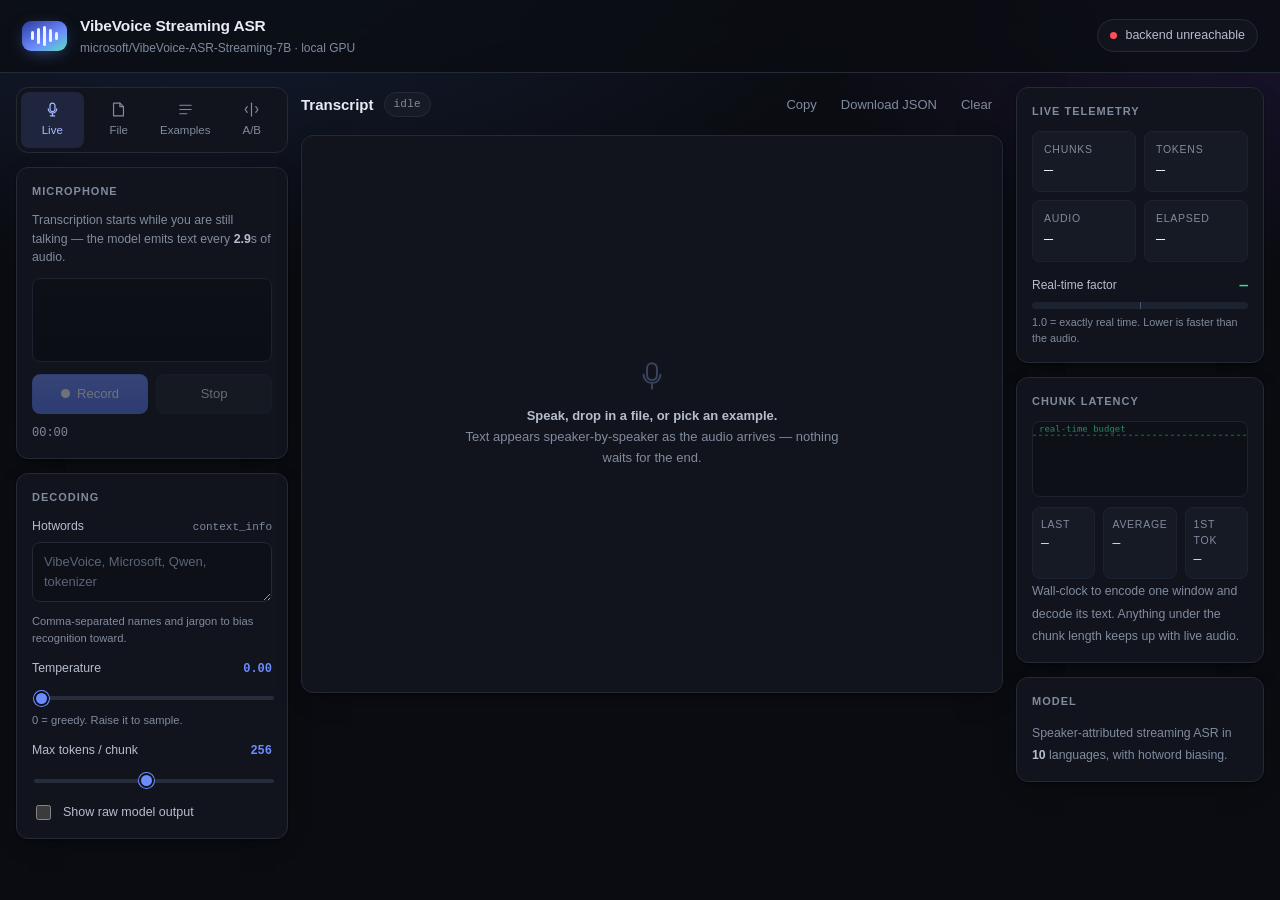
==== frontend/web/index.html @ 9545bdbe "Local GPU demo for VibeVoice-ASR-Streaming-7B Two containers: a FastAPI backend that runs the checkp" ====
<!doctype html>
<html lang="en">
<head>
<meta charset="utf-8">
<meta name="viewport" content="width=device-width, initial-scale=1">
<title>VibeVoice Streaming ASR</title>
<link rel="stylesheet" href="styles.css">
<link rel="icon" href="data:image/svg+xml,<svg xmlns='http://www.w3.org/2000/svg' viewBox='0 0 32 32'><text y='26' font-size='26'>🎙️</text></svg>">
</head>
<body>

<header class="topbar">
  <div class="brand">
    <div class="brand-mark" aria-hidden="true">
      <span></span><span></span><span></span><span></span><span></span>
    </div>
    <div class="brand-text">
      <h1>VibeVoice Streaming ASR</h1>
      <p>microsoft/VibeVoice-ASR-Streaming-7B &middot; local GPU</p>
    </div>
  </div>
  <div class="topbar-right">
    <div class="health" id="health">
      <span class="dot" id="health-dot"></span>
      <span id="health-text">connecting…</span>
    </div>
    <div class="gpu-pill" id="gpu-pill" hidden></div>
  </div>
</header>

<div id="loading-banner" class="banner" hidden>
  <span class="spinner"></span>
  <div>
    <strong>Loading the checkpoint onto the GPU…</strong>
    <span id="loading-detail">17 GB of weights — this takes a minute on first start.</span>
  </div>
</div>

<main class="layout">

  <!-- ------------------------------------------------ source + params -->
  <aside class="rail rail-left">
    <nav class="tabs" role="tablist">
      <button class="tab is-active" data-mode="mic" role="tab">
        <svg viewBox="0 0 24 24" aria-hidden="true"><path d="M12 15a3.5 3.5 0 0 0 3.5-3.5v-5a3.5 3.5 0 0 0-7 0v5A3.5 3.5 0 0 0 12 15Z"/><path d="M6 11a6 6 0 0 0 12 0M12 17v4M9 21h6"/></svg>
        Live
      </button>
      <button class="tab" data-mode="file" role="tab">
        <svg viewBox="0 0 24 24" aria-hidden="true"><path d="M14 3v5h5"/><path d="M5 3h9l5 5v13H5z"/></svg>
        File
      </button>
      <button class="tab" data-mode="examples" role="tab">
        <svg viewBox="0 0 24 24" aria-hidden="true"><path d="M4 6h16M4 12h16M4 18h10"/></svg>
        Examples
      </button>
      <button class="tab" data-mode="compare" role="tab">
        <svg viewBox="0 0 24 24" aria-hidden="true"><path d="M12 3v18"/><path d="M6 8 3 12l3 4"/><path d="m18 8 3 4-3 4"/></svg>
        A/B
      </button>
    </nav>

    <!-- Live -->
    <section class="panel mode-panel" data-panel="mic">
      <h2>Microphone</h2>
      <p class="hint">Transcription starts while you are still talking — the model emits text every <b id="chunk-secs">2.9</b>s of audio.</p>
      <canvas id="scope" class="scope" width="600" height="90"></canvas>
      <div class="btn-row">
        <button class="btn btn-primary" id="btn-record">
          <span class="rec-dot"></span> Record
        </button>
        <button class="btn" id="btn-stop" disabled>Stop</button>
      </div>
      <div class="mic-meta">
        <span id="mic-timer">00:00</span>
        <span id="mic-backlog"></span>
      </div>
    </section>

    <!-- File -->
    <section class="panel mode-panel" data-panel="file" hidden>
      <h2>Audio or video file</h2>
      <label class="dropzone" id="dropzone">
        <input type="file" id="file-input" accept="audio/*,video/*,.mp3,.wav,.m4a,.flac,.ogg,.opus,.mp4,.webm,.mov">
        <svg viewBox="0 0 24 24" aria-hidden="true"><path d="M12 16V4m0 0L8 8m4-4 4 4"/><path d="M4 16v2a2 2 0 0 0 2 2h12a2 2 0 0 0 2-2v-2"/></svg>
        <strong id="drop-title">Drop a file or click to browse</strong>
        <span>mp3 · wav · m4a · flac · ogg · mp4 · webm — decoded server-side with ffmpeg</span>
      </label>
      <div class="btn-row">
        <button class="btn btn-primary" id="btn-transcribe" disabled>Transcribe</button>
        <button class="btn" id="btn-cancel-file" disabled>Cancel</button>
      </div>
    </section>

    <!-- Examples -->
    <section class="panel mode-panel" data-panel="examples" hidden>
      <h2>Bundled examples</h2>
      <div id="examples-list" class="examples"></div>
    </section>

    <!-- A/B -->
    <section class="panel mode-panel" data-panel="compare" hidden>
      <h2>Hotwords A/B</h2>
      <p class="hint">Runs the same audio twice — once cold, once with your hotwords — so you can see exactly what the bias changes.</p>
      <div id="compare-source" class="compare-source"></div>
      <div class="btn-row">
        <button class="btn btn-primary" id="btn-compare" disabled>Run both</button>
      </div>
    </section>

    <!-- Params -->
    <section class="panel">
      <h2>Decoding</h2>
      <label class="field">
        <span>Hotwords <em>context_info</em></span>
        <textarea id="hotwords" rows="2" placeholder="VibeVoice, Microsoft, Qwen, tokenizer"></textarea>
        <small>Comma-separated names and jargon to bias recognition toward.</small>
      </label>
      <label class="field">
        <span>Temperature <b id="temp-val">0.00</b></span>
        <input type="range" id="temperature" min="0" max="1.5" step="0.05" value="0">
        <small>0 = greedy. Raise it to sample.</small>
      </label>
      <label class="field">
        <span>Max tokens / chunk <b id="maxtok-val">256</b></span>
        <input type="range" id="max-tokens" min="32" max="512" step="32" value="256">
      </label>
      <label class="switch">
        <input type="checkbox" id="show-raw">
        <span>Show raw model output</span>
      </label>
    </section>
  </aside>

  <!-- ------------------------------------------------------- transcript -->
  <section class="stage">
    <div class="stage-head">
      <div class="stage-title">
        <h2>Transcript</h2>
        <span class="chip" id="stage-status">idle</span>
      </div>
      <div class="stage-actions">
        <button class="btn btn-ghost" id="btn-copy">Copy</button>
        <button class="btn btn-ghost" id="btn-json">Download JSON</button>
        <button class="btn btn-ghost" id="btn-clear">Clear</button>
      </div>
    </div>

    <div id="player-bar" class="player-bar" hidden>
      <audio id="player" controls preload="metadata"></audio>
      <span class="player-label" id="player-label"></span>
    </div>

    <div class="transcript-wrap">
      <div id="transcript" class="transcript" aria-live="polite"></div>
      <div id="empty-state" class="empty">
        <svg viewBox="0 0 24 24" aria-hidden="true"><path d="M12 15a3.5 3.5 0 0 0 3.5-3.5v-5a3.5 3.5 0 0 0-7 0v5A3.5 3.5 0 0 0 12 15Z"/><path d="M6 11a6 6 0 0 0 12 0M12 17v4"/></svg>
        <p><b>Speak, drop in a file, or pick an example.</b><br>
        Text appears speaker-by-speaker as the audio arrives — nothing waits for the end.</p>
      </div>
    </div>

    <div id="raw-panel" class="raw-panel" hidden>
      <h3>Raw model output <small>speaker markers left in</small></h3>
      <pre id="raw-text"></pre>
    </div>

    <div id="compare-grid" class="compare-grid" hidden>
      <div class="compare-col">
        <h3>Without hotwords</h3>
        <div class="transcript compact" id="compare-a"></div>
      </div>
      <div class="compare-col">
        <h3>With hotwords <span class="chip chip-accent" id="compare-words"></span></h3>
        <div class="transcript compact" id="compare-b"></div>
      </div>
    </div>
  </section>

  <!-- --------------------------------------------------------- telemetry -->
  <aside class="rail rail-right">
    <section class="panel">
      <h2>Live telemetry</h2>
      <div class="stat-grid">
        <div class="stat"><span class="stat-k">Chunks</span><span class="stat-v" id="m-chunks">—</span></div>
        <div class="stat"><span class="stat-k">Tokens</span><span class="stat-v" id="m-tokens">—</span></div>
        <div class="stat"><span class="stat-k">Audio</span><span class="stat-v" id="m-audio">—</span></div>
        <div class="stat"><span class="stat-k">Elapsed</span><span class="stat-v" id="m-elapsed">—</span></div>
      </div>
      <div class="rtf">
        <div class="rtf-head"><span>Real-time factor</span><b id="m-rtf">—</b></div>
        <div class="rtf-bar"><div class="rtf-fill" id="rtf-fill"></div><div class="rtf-mark"></div></div>
        <small id="rtf-note">1.0 = exactly real time. Lower is faster than the audio.</small>
      </div>
    </section>

    <section class="panel">
      <h2>Chunk latency</h2>
      <canvas id="latency-chart" class="latency-chart" width="560" height="120"></canvas>
      <div class="stat-grid two three">
        <div class="stat"><span class="stat-k">Last</span><span class="stat-v" id="m-lat-last">—</span></div>
        <div class="stat"><span class="stat-k">Average</span><span class="stat-v" id="m-lat-avg">—</span></div>
        <div class="stat"><span class="stat-k">1st tok</span><span class="stat-v" id="m-lat-first">—</span></div>
      </div>
      <small class="hint">Wall-clock to encode one window and decode its text. Anything under the chunk length keeps up with live audio.</small>
    </section>

    <section class="panel">
      <h2>Model</h2>
      <dl class="kv" id="model-kv"></dl>
      <small class="hint" style="margin:10px 0 0">Speaker-attributed streaming ASR in <b id="lang-count">10</b> languages, with hotword biasing.</small>
    </section>
  </aside>
</main>

<div id="toast" class="toast" hidden></div>

<script src="app.js"></script>
</body>
</html>
---- frontend/web/styles.css ----
/* VibeVoice Streaming ASR demo UI */

:root {
  color-scheme: dark;
  --bg: #0a0c11;
  --bg-grad: radial-gradient(1200px 600px at 15% -10%, #17203a 0%, transparent 60%),
             radial-gradient(900px 500px at 100% 0%, #1b1430 0%, transparent 55%);
  --surface: #11141c;
  --surface-2: #161a24;
  --surface-3: #1c212d;
  --line: #242a38;
  --line-soft: #1d2230;
  --fg: #e9ecf5;
  --fg-dim: #b6bdcd;
  --muted: #818b9f;
  --accent: #6d8cff;
  --accent-soft: rgba(109, 140, 255, .14);
  --ok: #3ddc97;
  --warn: #ffb454;
  --rec: #ff4d5e;
  --radius: 12px;
  --radius-sm: 8px;
  --shadow: 0 1px 2px rgba(0,0,0,.4), 0 8px 24px -12px rgba(0,0,0,.6);
  --mono: ui-monospace, SFMono-Regular, "SF Mono", Menlo, Consolas, "Liberation Mono", monospace;
  --sans: -apple-system, BlinkMacSystemFont, "Segoe UI", Roboto, Inter, "Helvetica Neue",
          "PingFang SC", "Hiragino Sans", "Noto Sans CJK SC", sans-serif;
}

* { box-sizing: border-box; }

/* Class rules below set display: flex/grid, which outrank the UA stylesheet's
   [hidden] { display: none }. Without this, every `hidden` panel stays visible. */
[hidden] { display: none !important; }

html, body { height: 100%; }

body {
  margin: 0;
  font-family: var(--sans);
  font-size: 14.5px;
  line-height: 1.55;
  color: var(--fg);
  background: var(--bg);
  background-image: var(--bg-grad);
  background-attachment: fixed;
  display: flex;
  flex-direction: column;
  min-height: 100vh;
}

h1, h2, h3 { margin: 0; font-weight: 600; }

/* ------------------------------------------------------------- topbar */

.topbar {
  display: flex; align-items: center; justify-content: space-between;
  gap: 16px; flex-wrap: wrap;
  padding: 14px 22px;
  border-bottom: 1px solid var(--line);
  background: rgba(10, 12, 17, .75);
  backdrop-filter: blur(14px);
  position: sticky; top: 0; z-index: 40;
}

.brand { display: flex; align-items: center; gap: 13px; }

.brand-mark {
  display: flex; align-items: center; gap: 3px; height: 30px;
  padding: 0 9px; border-radius: 9px;
  background: linear-gradient(150deg, #2c3ba0, #6d8cff 60%, #58e0c0);
  box-shadow: 0 4px 18px -6px rgba(109,140,255,.7);
}
.brand-mark span {
  display: block; width: 3px; border-radius: 3px; background: #eef1ff;
  animation: eq 1.4s ease-in-out infinite;
}
.brand-mark span:nth-child(1) { height: 9px;  animation-delay: 0s; }
.brand-mark span:nth-child(2) { height: 16px; animation-delay: .18s; }
.brand-mark span:nth-child(3) { height: 20px; animation-delay: .36s; }
.brand-mark span:nth-child(4) { height: 13px; animation-delay: .54s; }
.brand-mark span:nth-child(5) { height: 8px;  animation-delay: .72s; }
@keyframes eq { 50% { transform: scaleY(.42); opacity: .75; } }

.brand-text h1 { font-size: 15.5px; letter-spacing: -.01em; }
.brand-text p { margin: 1px 0 0; font-size: 12px; color: var(--muted); }

.topbar-right { display: flex; align-items: center; gap: 10px; }

.health {
  display: inline-flex; align-items: center; gap: 8px;
  padding: 6px 12px; border-radius: 999px;
  border: 1px solid var(--line); background: var(--surface);
  font-size: 12.5px; color: var(--fg-dim);
}
.dot { width: 7px; height: 7px; border-radius: 50%; background: var(--muted); flex: none; }
.dot.ok { background: var(--ok); box-shadow: 0 0 0 3px rgba(61,220,151,.15); }
.dot.busy { background: var(--warn); animation: pulse 1.1s infinite; }
.dot.err { background: var(--rec); }
@keyframes pulse { 50% { opacity: .25; } }

.gpu-pill {
  font-family: var(--mono); font-size: 11.5px; color: var(--muted);
  padding: 6px 11px; border-radius: 999px;
  border: 1px solid var(--line); background: var(--surface);
}

/* ------------------------------------------------------------- banner */

.banner {
  display: flex; align-items: center; gap: 14px;
  margin: 14px 22px -4px; padding: 13px 16px;
  border: 1px solid rgba(255,180,84,.28); border-radius: var(--radius);
  background: rgba(255,180,84,.07); font-size: 13.5px;
}
.banner strong { display: block; font-weight: 600; }
.banner span { color: var(--fg-dim); font-size: 12.5px; }
.spinner {
  width: 17px; height: 17px; flex: none; border-radius: 50%;
  border: 2px solid rgba(255,180,84,.25); border-top-color: var(--warn);
  animation: spin .8s linear infinite;
}
@keyframes spin { to { transform: rotate(360deg); } }

/* ------------------------------------------------------------- layout */

.layout {
  flex: 1;
  display: grid;
  grid-template-columns: 288px minmax(0, 1fr) 268px;
  gap: 16px;
  padding: 16px 22px 26px;
  align-items: start;
}

.rail { display: flex; flex-direction: column; gap: 14px; position: sticky; top: 74px; }

.panel {
  background: var(--surface);
  border: 1px solid var(--line);
  border-radius: var(--radius);
  padding: 15px;
  box-shadow: var(--shadow);
}
.panel > h2 {
  font-size: 11px; text-transform: uppercase; letter-spacing: .09em;
  color: var(--muted); margin-bottom: 11px; font-weight: 600;
}

.hint { margin: 0 0 11px; font-size: 12.3px; color: var(--muted); line-height: 1.5; }
.hint b { color: var(--fg-dim); font-weight: 600; }

/* --------------------------------------------------------------- tabs */

.tabs {
  display: grid; grid-template-columns: repeat(4, 1fr); gap: 4px;
  padding: 4px; border-radius: var(--radius);
  background: var(--surface); border: 1px solid var(--line);
}
.tab {
  display: flex; flex-direction: column; align-items: center; gap: 4px;
  padding: 9px 4px; border: 0; border-radius: var(--radius-sm);
  background: transparent; color: var(--muted);
  font: inherit; font-size: 11.5px; font-weight: 500; cursor: pointer;
  transition: background .14s, color .14s;
}
.tab svg { width: 17px; height: 17px; fill: none; stroke: currentColor; stroke-width: 1.7; stroke-linecap: round; stroke-linejoin: round; }
.tab:hover { color: var(--fg-dim); background: var(--surface-2); }
.tab.is-active { background: var(--accent-soft); color: #a9bcff; }

/* ------------------------------------------------------------ buttons */

.btn {
  font: inherit; font-size: 13px; font-weight: 500;
  display: inline-flex; align-items: center; justify-content: center; gap: 7px;
  padding: 9px 15px; min-height: 38px;
  border-radius: var(--radius-sm); cursor: pointer;
  border: 1px solid var(--line); background: var(--surface-3); color: var(--fg);
  transition: background .14s, border-color .14s, transform .06s;
}
.btn:hover:not(:disabled) { background: #232937; border-color: #303849; }
.btn:active:not(:disabled) { transform: translateY(1px); }
.btn:disabled { opacity: .4; cursor: not-allowed; }
.btn-primary {
  background: linear-gradient(180deg, #6d8cff, #5878f0);
  border-color: #5878f0; color: #fff;
}
.btn-primary:hover:not(:disabled) { background: linear-gradient(180deg, #7e99ff, #6584f5); border-color: #6584f5; }
.btn-ghost { background: transparent; border-color: transparent; color: var(--muted); padding: 7px 10px; min-height: 32px; }
.btn-ghost:hover:not(:disabled) { background: var(--surface-2); color: var(--fg); border-color: transparent; }
.btn-row { display: flex; gap: 8px; margin-top: 12px; }
.btn-row .btn { flex: 1; }

.rec-dot { width: 9px; height: 9px; border-radius: 50%; background: #fff; flex: none; }
.is-recording .rec-dot { background: var(--rec); animation: pulse 1s infinite; }

/* -------------------------------------------------------------- scope */

.scope {
  width: 100%; height: 84px; display: block;
  border-radius: var(--radius-sm);
  background: linear-gradient(180deg, #0d1017, #0b0e14);
  border: 1px solid var(--line-soft);
}
.mic-meta {
  display: flex; justify-content: space-between; align-items: center;
  margin-top: 10px; font-family: var(--mono); font-size: 12px; color: var(--muted);
}

/* ----------------------------------------------------------- dropzone */

.dropzone {
  position: relative; display: flex; flex-direction: column;
  align-items: center; text-align: center; gap: 7px;
  padding: 22px 14px; cursor: pointer;
  border: 1.5px dashed #2c3446; border-radius: var(--radius);
  background: var(--surface-2); transition: border-color .15s, background .15s;
}
.dropzone:hover, .dropzone.is-over { border-color: var(--accent); background: var(--accent-soft); }
.dropzone input { position: absolute; inset: 0; opacity: 0; cursor: pointer; }
.dropzone svg { width: 24px; height: 24px; fill: none; stroke: var(--accent); stroke-width: 1.6; stroke-linecap: round; stroke-linejoin: round; }
.dropzone strong { font-size: 13px; font-weight: 600; }
.dropzone span { font-size: 11.5px; color: var(--muted); line-height: 1.45; }

/* ----------------------------------------------------------- examples */

.examples { display: flex; flex-direction: column; gap: 9px; }
.example {
  text-align: left; width: 100%; cursor: pointer;
  padding: 11px 12px; border-radius: var(--radius-sm);
  border: 1px solid var(--line); background: var(--surface-2); color: var(--fg);
  font: inherit; transition: border-color .14s, background .14s;
}
.example:hover { border-color: #39435c; background: var(--surface-3); }
.example.is-active { border-color: var(--accent); background: var(--accent-soft); }
.example b { display: block; font-size: 13px; font-weight: 600; margin-bottom: 3px; }
.example span { display: block; font-size: 11.7px; color: var(--muted); line-height: 1.45; }
.example .tagline { margin-top: 6px; font-family: var(--mono); font-size: 10.5px; color: #7f8bff; }

.compare-source { display: flex; flex-direction: column; gap: 9px; }

/* ------------------------------------------------------------- fields */

.field { display: block; margin-bottom: 13px; }
.field > span {
  display: flex; justify-content: space-between; align-items: baseline;
  font-size: 12.3px; color: var(--fg-dim); margin-bottom: 6px;
}
.field > span em { font-style: normal; font-family: var(--mono); font-size: 11px; color: var(--muted); }
.field > span b { font-family: var(--mono); font-size: 12px; color: var(--accent); }
.field small { display: block; margin-top: 5px; font-size: 11.2px; color: var(--muted); line-height: 1.45; }

textarea, input[type="text"] {
  width: 100%; padding: 9px 11px; resize: vertical;
  border-radius: var(--radius-sm); border: 1px solid var(--line);
  background: #0d1017; color: var(--fg); font: inherit; font-size: 13px;
}
textarea:focus, input[type="text"]:focus { outline: none; border-color: var(--accent); box-shadow: 0 0 0 3px var(--accent-soft); }
textarea::placeholder { color: #5b6479; }

input[type="range"] {
  -webkit-appearance: none; appearance: none;
  width: 100%; height: 4px; border-radius: 3px; background: #262d3d; outline: none;
}
input[type="range"]::-webkit-slider-thumb {
  -webkit-appearance: none; appearance: none;
  width: 15px; height: 15px; border-radius: 50%; cursor: pointer;
  background: var(--accent); border: 2px solid #0d1017;
  box-shadow: 0 0 0 1px var(--accent);
}
input[type="range"]::-moz-range-thumb {
  width: 13px; height: 13px; border-radius: 50%; cursor: pointer;
  background: var(--accent); border: 2px solid #0d1017;
}

.switch { display: flex; align-items: center; gap: 9px; font-size: 12.5px; color: var(--fg-dim); cursor: pointer; }
.switch input { accent-color: var(--accent); width: 15px; height: 15px; cursor: pointer; }

/* -------------------------------------------------------------- stage */

.stage {
  display: flex; flex-direction: column; gap: 12px; min-width: 0;
}

.stage-head { display: flex; align-items: center; justify-content: space-between; gap: 12px; flex-wrap: wrap; }
.stage-title { display: flex; align-items: center; gap: 10px; }
.stage-title h2 { font-size: 15px; }
.stage-actions { display: flex; gap: 2px; }

.chip {
  font-size: 11px; font-family: var(--mono); letter-spacing: .02em;
  padding: 3px 9px; border-radius: 999px;
  border: 1px solid var(--line); background: var(--surface-2); color: var(--muted);
}
.chip-accent { border-color: rgba(109,140,255,.4); background: var(--accent-soft); color: #a9bcff; }
.chip.live { border-color: rgba(255,77,94,.45); background: rgba(255,77,94,.12); color: #ff8d99; }
.chip.busy { border-color: rgba(255,180,84,.4); background: rgba(255,180,84,.1); color: var(--warn); }
.chip.done { border-color: rgba(61,220,151,.4); background: rgba(61,220,151,.1); color: var(--ok); }

.player-bar {
  display: flex; align-items: center; gap: 12px; flex-wrap: wrap;
  padding: 10px 13px; border-radius: var(--radius);
  border: 1px solid var(--line); background: var(--surface);
}
.player-bar audio { flex: 1; min-width: 220px; height: 34px; }
.player-label { font-size: 12px; color: var(--muted); font-family: var(--mono); }

.transcript-wrap {
  /* Fixed box so the panel never leaves dead space under a short transcript. */
  position: relative; height: clamp(340px, 62vh, 640px);
  border: 1px solid var(--line); border-radius: var(--radius);
  background: var(--surface); box-shadow: var(--shadow);
  overflow: hidden;
}
.transcript-wrap > .transcript { position: absolute; inset: 0; }
.transcript {
  overflow-y: auto;
  padding: 18px 20px; display: flex; flex-direction: column; gap: 13px;
  scroll-behavior: smooth;
}
.transcript.compact {
  padding: 13px 14px; gap: 9px; font-size: 13.3px;
  height: clamp(220px, 38vh, 420px);
}

.empty {
  position: absolute; inset: 0; display: flex; flex-direction: column;
  align-items: center; justify-content: center; gap: 12px; text-align: center;
  padding: 28px; color: var(--muted); pointer-events: none;
}
.empty svg { width: 34px; height: 34px; fill: none; stroke: #39435c; stroke-width: 1.4; stroke-linecap: round; }
.empty p { margin: 0; font-size: 13px; line-height: 1.65; max-width: 380px; }
.empty b { color: var(--fg-dim); }

/* ---------------------------------------------------------- utterance */

.utt {
  display: grid; grid-template-columns: auto minmax(0, 1fr); gap: 11px;
  animation: rise .22s ease-out;
}
@keyframes rise { from { opacity: 0; transform: translateY(5px); } }

.utt-avatar {
  width: 30px; height: 30px; border-radius: 9px; flex: none;
  display: grid; place-items: center;
  font-size: 11.5px; font-weight: 700; font-family: var(--mono);
  color: #0a0c11;
}
.utt-body { min-width: 0; }
.utt-name {
  font-size: 11.5px; font-weight: 600; letter-spacing: .02em;
  margin-bottom: 2px; display: flex; align-items: baseline; gap: 8px;
}
.utt-time { font-family: var(--mono); font-size: 10.5px; color: #5f6879; font-weight: 400; }
.utt-text { font-size: 15px; line-height: 1.62; color: var(--fg); word-break: break-word; }
.utt.is-live .utt-text::after {
  content: ""; display: inline-block; width: 2px; height: 1em;
  margin-left: 2px; vertical-align: -.14em;
  background: var(--accent); animation: caret 1s steps(2) infinite;
}
@keyframes caret { 50% { opacity: 0; } }

.utt[data-speaker="none"] .utt-avatar { background: #39435c; color: var(--fg); }

/* ---------------------------------------------------------- raw panel */

.raw-panel {
  border: 1px solid var(--line); border-radius: var(--radius);
  background: var(--surface); padding: 13px 15px;
}
.raw-panel h3 { font-size: 11px; text-transform: uppercase; letter-spacing: .09em; color: var(--muted); margin-bottom: 8px; }
.raw-panel h3 small { text-transform: none; letter-spacing: 0; font-weight: 400; color: #5f6879; margin-left: 6px; }
.raw-panel pre {
  margin: 0; max-height: 190px; overflow: auto;
  font-family: var(--mono); font-size: 11.8px; line-height: 1.6;
  color: #9fb0d8; white-space: pre-wrap; word-break: break-word;
}

/* ------------------------------------------------------------ compare */

.compare-grid { display: grid; grid-template-columns: 1fr 1fr; gap: 12px; }
.compare-col {
  border: 1px solid var(--line); border-radius: var(--radius);
  background: var(--surface); overflow: hidden;
}
.compare-col .utt-text { white-space: pre-wrap; }
.compare-col h3 {
  display: flex; align-items: center; gap: 8px;
  font-size: 11px; text-transform: uppercase; letter-spacing: .09em; color: var(--muted);
  padding: 11px 14px; border-bottom: 1px solid var(--line-soft);
}
mark.hit {
  background: rgba(61,220,151,.22); color: #8ff0c6;
  border-radius: 3px; padding: 0 2px;
}

/* ---------------------------------------------------------- telemetry */

.stat-grid { display: grid; grid-template-columns: 1fr 1fr; gap: 8px; }
.stat-grid.two { margin-top: 10px; }
.stat-grid.three { grid-template-columns: repeat(3, 1fr); }
.stat-grid.three .stat { padding: 8px; }
.stat-grid.three .stat-v { font-size: 13px; }
.stat {
  padding: 9px 11px; border-radius: var(--radius-sm);
  background: var(--surface-2); border: 1px solid var(--line-soft);
}
.stat-k { display: block; font-size: 10.5px; text-transform: uppercase; letter-spacing: .07em; color: var(--muted); }
.stat-v { display: block; font-family: var(--mono); font-size: 15px; font-weight: 500; margin-top: 2px; }

.rtf { margin-top: 13px; }
.rtf-head { display: flex; justify-content: space-between; align-items: baseline; font-size: 12px; color: var(--fg-dim); margin-bottom: 6px; }
.rtf-head b { font-family: var(--mono); font-size: 14px; color: var(--ok); }
.rtf-bar { position: relative; height: 7px; border-radius: 4px; background: #1d2230; overflow: hidden; }
.rtf-fill { height: 100%; width: 0; border-radius: 4px; background: linear-gradient(90deg, #3ddc97, #6d8cff); transition: width .3s ease; }
.rtf-mark { position: absolute; top: -2px; bottom: -2px; left: 50%; width: 1px; background: #4a5570; }
.rtf small { display: block; margin-top: 6px; font-size: 10.8px; color: var(--muted); line-height: 1.45; }

.latency-chart {
  width: 100%; height: 76px; display: block; border-radius: var(--radius-sm);
  background: #0d1017; border: 1px solid var(--line-soft);
}

.kv { margin: 0; display: grid; grid-template-columns: auto 1fr; gap: 5px 12px; font-size: 12px; }
.kv dt { color: var(--muted); }
.kv dd { margin: 0; font-family: var(--mono); font-size: 11.5px; text-align: right; color: var(--fg-dim); overflow-wrap: break-word; }

/* -------------------------------------------------------------- toast */

.toast {
  position: fixed; left: 50%; bottom: 26px; transform: translateX(-50%);
  padding: 11px 18px; border-radius: 999px; z-index: 90;
  background: #1d2230; border: 1px solid var(--line); box-shadow: var(--shadow);
  font-size: 13px; animation: rise .2s ease-out;
}
.toast.err { border-color: rgba(255,77,94,.45); background: rgba(60,20,26,.96); color: #ffb3ba; }

/* ------------------------------------------------------------ scrollbar */

::-webkit-scrollbar { width: 9px; height: 9px; }
::-webkit-scrollbar-track { background: transparent; }
::-webkit-scrollbar-thumb { background: #262d3d; border-radius: 6px; border: 2px solid var(--surface); }
::-webkit-scrollbar-thumb:hover { background: #333c50; }

/* ----------------------------------------------------------- responsive */

/* Between these widths the rails get tighter rather than reflowing: a
   two-column grid with the telemetry rail spanning a third row put it behind
   the sticky left rail. */
@media (max-width: 1400px) {
  .layout { grid-template-columns: 272px minmax(0, 1fr) 248px; gap: 13px; padding: 14px 16px 24px; }
}

@media (max-width: 1100px) {
  .layout { grid-template-columns: minmax(0, 1fr); padding: 14px 16px 24px; }
  .rail { position: static; }
  .rail-right { display: grid; grid-template-columns: repeat(auto-fit, minmax(260px, 1fr)); align-items: start; }
  .transcript-wrap { height: clamp(320px, 55vh, 560px); }
  .compare-grid { grid-template-columns: 1fr; }
  .banner { margin: 12px 16px -4px; }
}

@media (max-width: 640px) {
  .topbar { padding: 12px 16px; }
  .rail-right { grid-template-columns: 1fr; }
  .stage-actions { width: 100%; justify-content: flex-start; }
  .utt-text { font-size: 14.5px; }
  .tabs { grid-template-columns: repeat(2, 1fr); }
}

@media (prefers-reduced-motion: reduce) {
  *, *::before, *::after { animation-duration: .01ms !important; animation-iteration-count: 1 !important; transition-duration: .01ms !important; }
  .transcript { scroll-behavior: auto; }
}
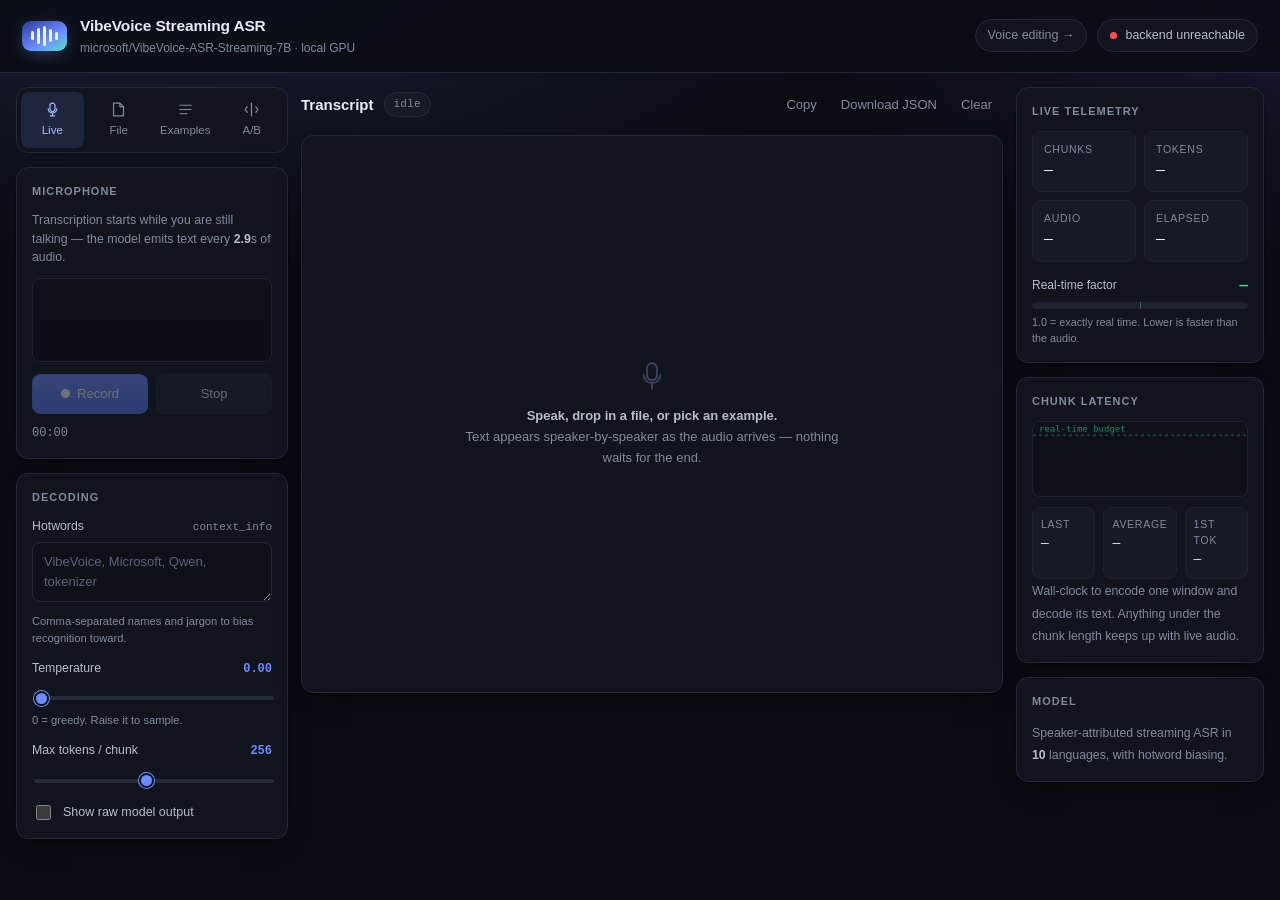
==== commit 38c7bf26: "Voice editing: select text, speak an instruction, an LLM rewrites it A second page (editor.html) pro" ====
--- a/frontend/web/index.html
+++ b/frontend/web/index.html
@@ -20,6 +20,7 @@
     </div>
   </div>
   <div class="topbar-right">
+    <a class="navlink" href="/editor.html">Voice editing &rarr;</a>
     <div class="health" id="health">
       <span class="dot" id="health-dot"></span>
       <span id="health-text">connecting…</span>
--- a/frontend/web/styles.css
+++ b/frontend/web/styles.css
@@ -98,6 +98,14 @@
 .dot.err { background: var(--rec); }
 @keyframes pulse { 50% { opacity: .25; } }
 
+.navlink {
+  font-size: 12.5px; color: var(--muted); text-decoration: none;
+  padding: 6px 12px; border-radius: 999px;
+  border: 1px solid var(--line); background: var(--surface);
+  transition: color .14s, border-color .14s;
+}
+.navlink:hover { color: var(--fg); border-color: #39435c; }
+
 .gpu-pill {
   font-family: var(--mono); font-size: 11.5px; color: var(--muted);
   padding: 6px 11px; border-radius: 999px;
